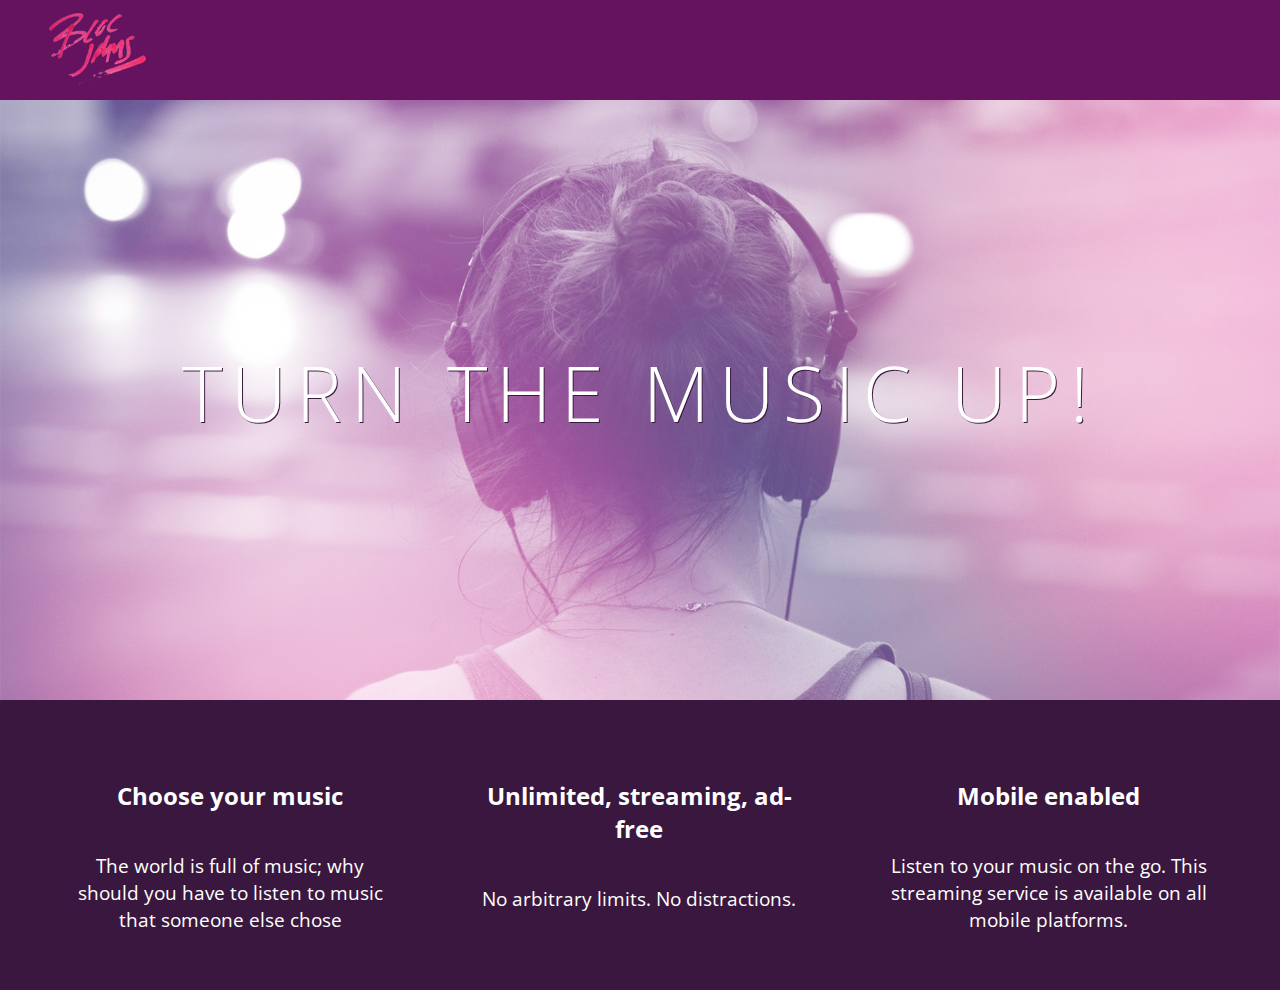
==== index.html @ 46080ec3 "assignment-8-complete" ====
<!DOCTYPE html>
<html>
    <head>
        <title>Bloc Jams</title>
        <meta name="viewport" content="width=device-width, initial-scale=1">
        <link rel="stylesheet" type="text/css" href="http://fonts.googleapis.com/css?family=Open+Sans:400,800,600,700,300">
        <link rel="stylesheet" type="text/css" href="http://code.ionicframework.com/ionicons/2.0.1/css/ionicons.min.css">
        <link rel="stylesheet" type="text/css" href="styles/normalize.css">
        <link rel="stylesheet" type="text/css" href="styles/main.css">
        <link rel="stylesheet" type="text/css" href="styles/landing.css">
    </head>
    <body class="landing">
        <nav class="navbar">
            <img src="assets/images/bloc_jams_logo.png" alt="bloc jams logo" class="logo"><!-- navigation bar -->
        </nav>
        <section class="hero-content">
            <h1 class="hero-title">Turn the music up!</h1>
        </section>
        <section class="selling-points container clearfix">
            <div class="point column third">
                <span class="ion-music-note"></span>
                <h5 class="point-title">Choose your music</h5>
                <p class="point-description">The world is full of music; why should you have to listen to music that someone else chose</p>
            </div>
            <div class="point column third">
                <span class="ion-radio-waves"></span>
                <h5 class="point-title">Unlimited, streaming, ad-free</h5>
                <p class="point-description">No arbitrary limits. No distractions.</p>
            </div>
            <div class="point column third">
                <span class="ion-iphone"></span>
                <h5 class="point-title">Mobile enabled</h5>
                <p class="point-description">Listen to your music on the go. This streaming service is available on all mobile platforms.</p>
            </div>
        </section>
    </body>
</html>
---- styles/main.css ----
*, *::before,  *::after {
    -moz-box-sizing: border-box;
    -webkit-box-sizing: border-box;
    box-sizing: border-box;
}

html {
    height: 100%; /*makes sure our HTML takes up 100% of the browser window*/
    font-size: 100%;
}

body {
    font-family: 'Open Sans';
    color: white;
    min-height: 100%;
}

.navbar {
    padding: 0.5rem;
    background-color: rgb(101,18,95);
}

.navbar .logo {
    position: relative;
    left: 2rem;
}

.container {
    margin: 0 auto;
    max-width: 64rem;
}

/*Medium and small screens (640px) */
@media (min-width: 40rem) {
    html { font-size: 112%; }
    
    .column {
        float: left;
        padding-left: 1rem;
        padding-right: 1rem;
    }
    
    .column.full { width: 100%; }
    .column.two-thirds { width: 66.7%; }
    .column.half { width: 50%; }
    .column.third { width: 33.3%; }
    .column.fourth { width: 25%; }
    .column.flow-opposite { float: right; }
}

/*Large screens (1024px) */
@media (min-width: 64rem) {
    html { font-size: 120%; }
}

.clearfix::before,
.clearfix::after {
    content: " ";
    display: table;
}

.clearfix::after {
    clear: both;
}
---- styles/landing.css ----
body.landing {
    background-color: rgb(58,23,63);
}

.hero-content {
    position: relative;
    min-height: 600px;
    background-image: url(../assets/images/bloc_jams_bg.jpg);
    background-repeat: no-repeat;
    background-position: center center;
    background-size: cover;
}

.hero-content .hero-title {
    position: absolute;
    top: 40%;
    -webkit-transform: translateY(-50%);
    -mox-transform: translateY(-50%);
    -ms-transform: translateY(-50%);
    transform: translateY(-50%);
    width: 100%;
    text-align: center;
    font-size: 4rem;
    font-weight: 300;
    text-transform: uppercase;
    letter-spacing: 0.5rem;
    text-shadow: 1px 1px 0px rgb(58,23,63);
}

.selling-points {
    position: relative;
}

.point {
    position: relative;
    padding: 2rem;
    text-align: center;
}

.point .point-title {
    font-size: 1.25rem;
}

.ion-music-note,
.ion-radio-waves,
.ion-iphone {
    color: rgb(223,50,117);
    font-size: 5rem;
}
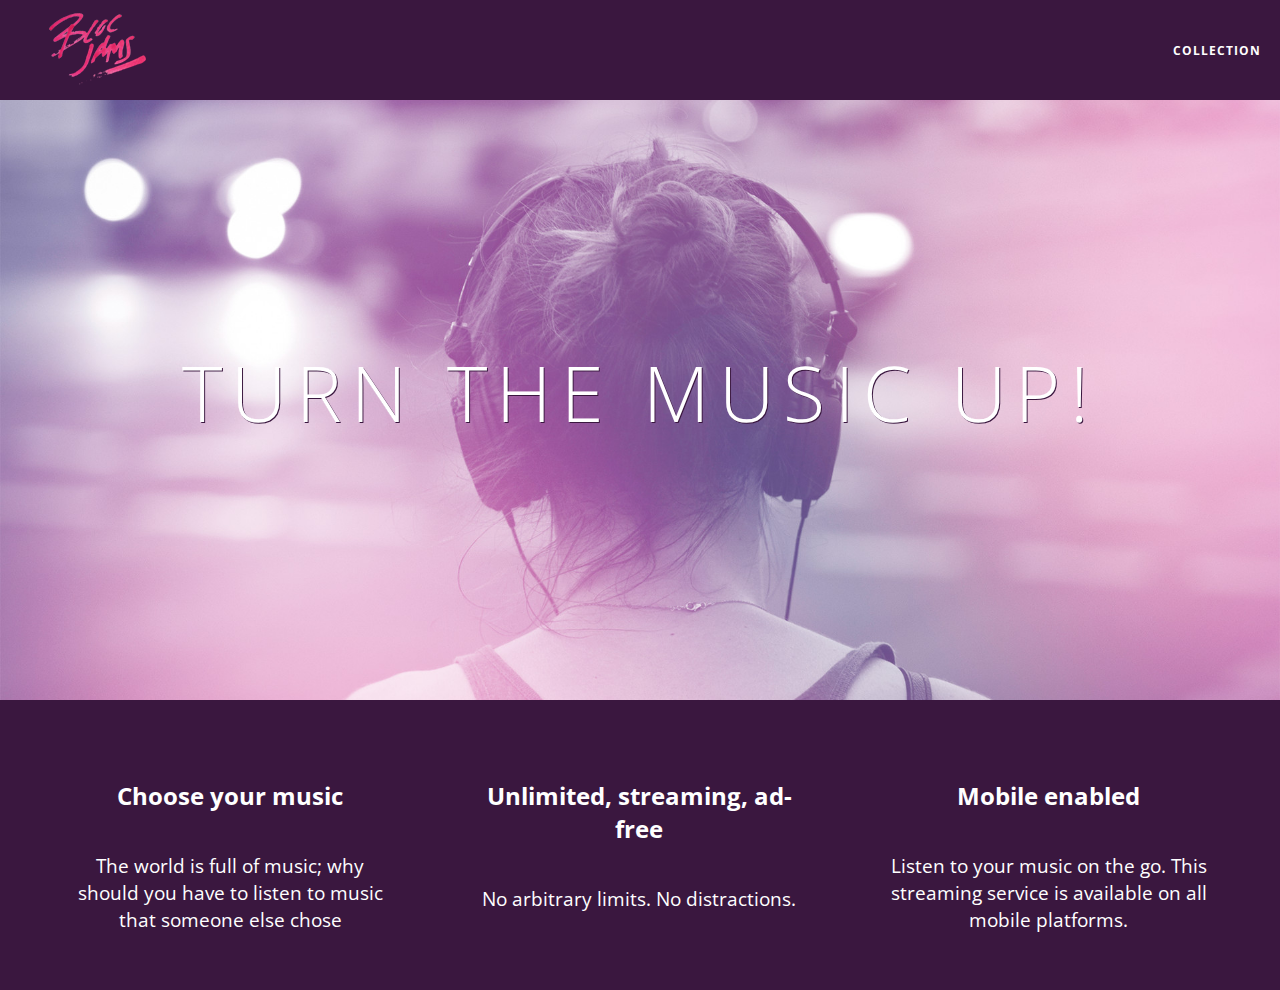
==== commit 2b9d2eeb: "checkpoint 9 partial" ====
--- a/index.html
+++ b/index.html
@@ -11,7 +11,12 @@
     </head>
     <body class="landing">
         <nav class="navbar">
-            <img src="assets/images/bloc_jams_logo.png" alt="bloc jams logo" class="logo"><!-- navigation bar -->
+            <a  href="index.html" class="logo">
+                <img src="assets/images/bloc_jams_logo.png" alt="bloc jams logo">
+            </a>
+            <div class="links-container">
+                <a href="collection.html" class="navbar-link">Collection</a>
+            </div>
         </nav>
         <section class="hero-content">
             <h1 class="hero-title">Turn the music up!</h1>
--- a/styles/main.css
+++ b/styles/main.css
@@ -16,13 +16,46 @@
 }
 
 .navbar {
+    position: relative;
     padding: 0.5rem;
-    background-color: rgb(101,18,95);
+    background-color: rgba (101,18,95,0.5);
+    z-index: 1;
 }
 
 .navbar .logo {
     position: relative;
     left: 2rem;
+    cursor: pointer;
+}
+
+.navbar .links-container {
+    display: table;
+    position: absolute;
+    top: 0;
+    right: 0;
+    height: 100px;
+    color: white;
+    text-decoration: none;
+}
+
+.links-container .navbar-link {
+    display: table-cell;
+    position: relative;
+    height: 100%;
+    padding-left: 1rem;
+    padding-right: 1rem;
+    vertical-align: middle;
+    color: white;
+    font-size: 0.625rem;
+    letter-spacing: 0.05rem;
+    font-weight: 700;
+    text-transform: uppercase;
+    text-decoration: none;
+    cursor: pointer;
+}
+
+.links-container .navbar-link:hover {
+    color: rgb(233,50,117);
 }
 
 .container {
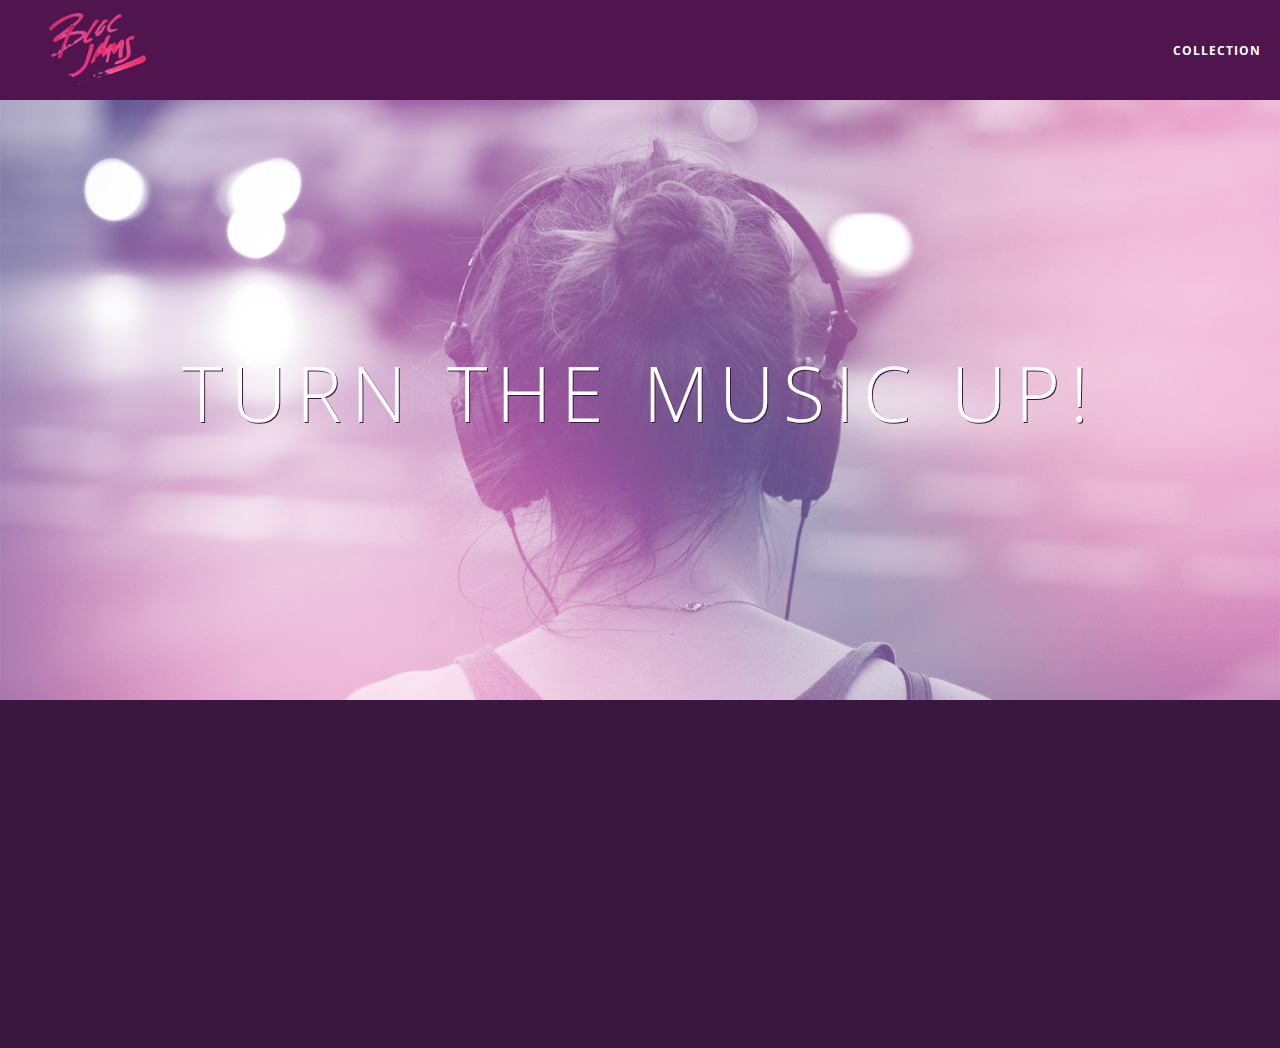
==== commit 08309d59: "checkpoint 22 completed, for real" ====
--- a/index.html
+++ b/index.html
@@ -38,5 +38,6 @@
                 <p class="point-description">Listen to your music on the go. This streaming service is available on all mobile platforms.</p>
             </div>
         </section>
+        <script src="scripts/landing.js"></script>
     </body>
 </html>--- a/styles/main.css
+++ b/styles/main.css
@@ -18,7 +18,7 @@
 .navbar {
     position: relative;
     padding: 0.5rem;
-    background-color: rgba (101,18,95,0.5);
+    background-color: rgba(101,18,95,0.5);
     z-index: 1;
 }
 
@@ -63,6 +63,10 @@
     max-width: 64rem;
 }
 
+.container.narrow {
+    max-width: 56rem;
+}
+
 /*Medium and small screens (640px) */
 @media (min-width: 40rem) {
     html { font-size: 112%; }
--- a/styles/landing.css
+++ b/styles/landing.css
@@ -35,6 +35,16 @@
     position: relative;
     padding: 2rem;
     text-align: center;
+    opacity: 0;
+    -webkit-transform: scaleX(0.9) translateY(3rem);
+    -moz-transform: scaleX(0.9) translateY(3rem);
+    tranform: scaleX(0.9) translateY(3rem);
+    -webkit-transition: all 0.25s ease-in-out;
+    -moz-transition: all 0.25s ease-in-out;
+    transition: all 0.25s ease-in-out;
+    -webkit-transform-delay: 0.2s;
+    -moz-transform-delay: 0.2s;
+    transition: 0.2s;    
 }
 
 .point .point-title {
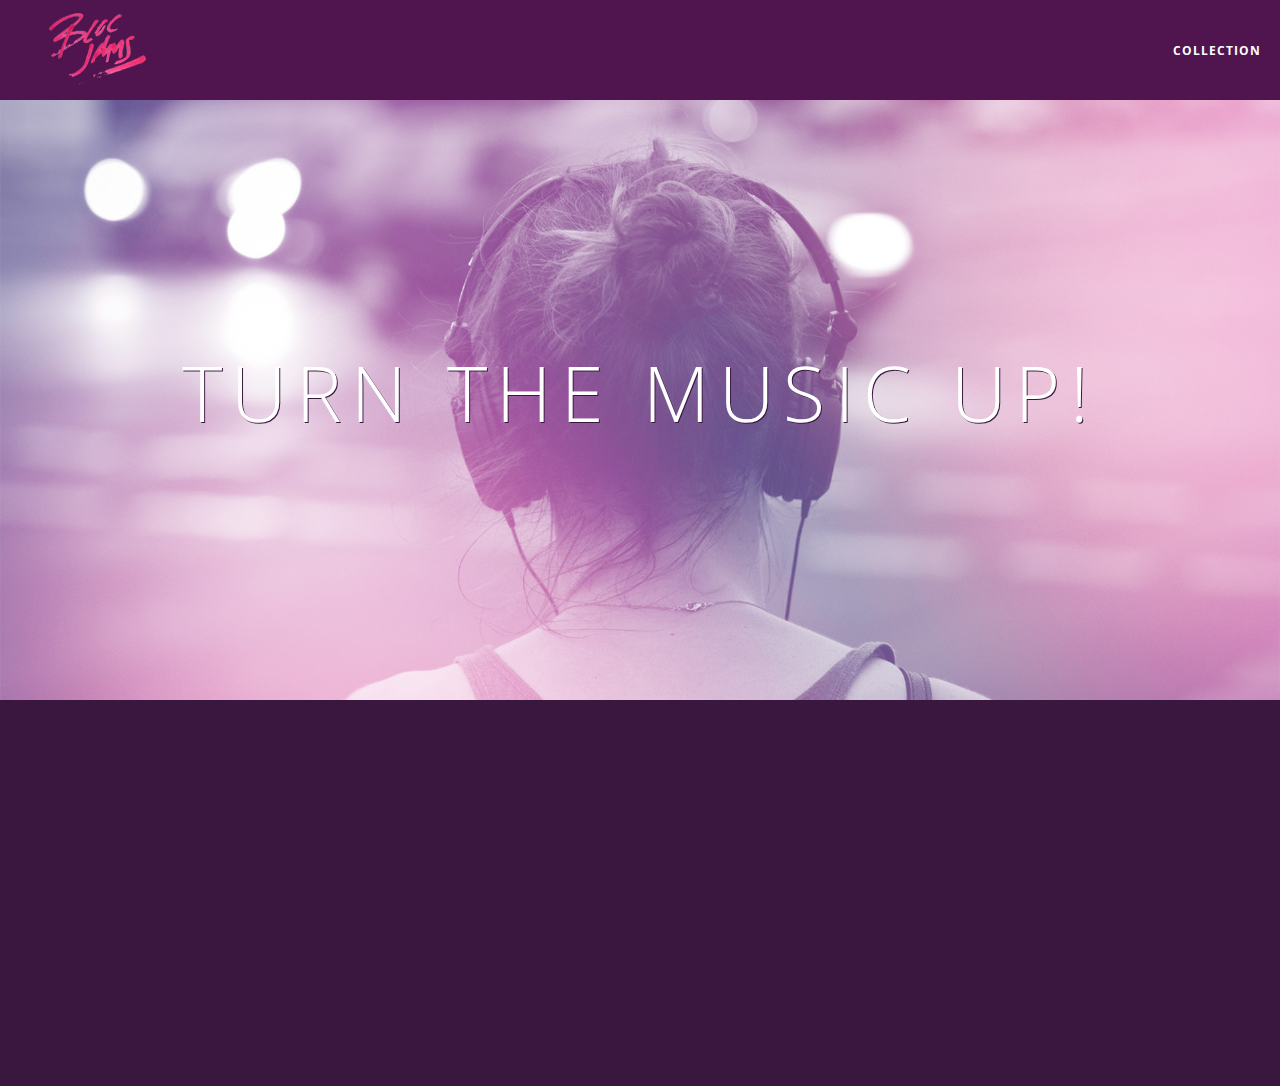
==== commit 5f1e9b87: "Assignment 22 complete" ====
--- a/index.html
+++ b/index.html
@@ -25,7 +25,7 @@
             <div class="point column third">
                 <span class="ion-music-note"></span>
                 <h5 class="point-title">Choose your music</h5>
-                <p class="point-description">The world is full of music; why should you have to listen to music that someone else chose</p>
+                <p class="point-description">The world is full of music; why should you have to listen to music that someone else chose.</p>
             </div>
             <div class="point column third">
                 <span class="ion-radio-waves"></span>
--- a/styles/landing.css
+++ b/styles/landing.css
@@ -36,15 +36,15 @@
     padding: 2rem;
     text-align: center;
     opacity: 0;
-    -webkit-transform: scaleX(0.9) translateY(3rem);
-    -moz-transform: scaleX(0.9) translateY(3rem);
-    tranform: scaleX(0.9) translateY(3rem);
-    -webkit-transition: all 0.25s ease-in-out;
-    -moz-transition: all 0.25s ease-in-out;
-    transition: all 0.25s ease-in-out;
-    -webkit-transform-delay: 0.2s;
-    -moz-transform-delay: 0.2s;
-    transition: 0.2s;    
+    -webkit-transform: scaleX(0.75) translateY(5rem);
+    -moz-transform: scaleX(0.75) translateY(5rem);
+    tranform: scaleX(0.75) translateY(5rem);
+    -webkit-transition: all .5s ease-in-out;
+    -moz-transition: all .5s ease-in-out;
+    transition: all .5s ease-in-out;
+    -webkit-transition-delay: 0.2s;
+    -moz-transition-delay: 0.2s;
+    transition-delay: 0.2s;    
 }
 
 .point .point-title {
